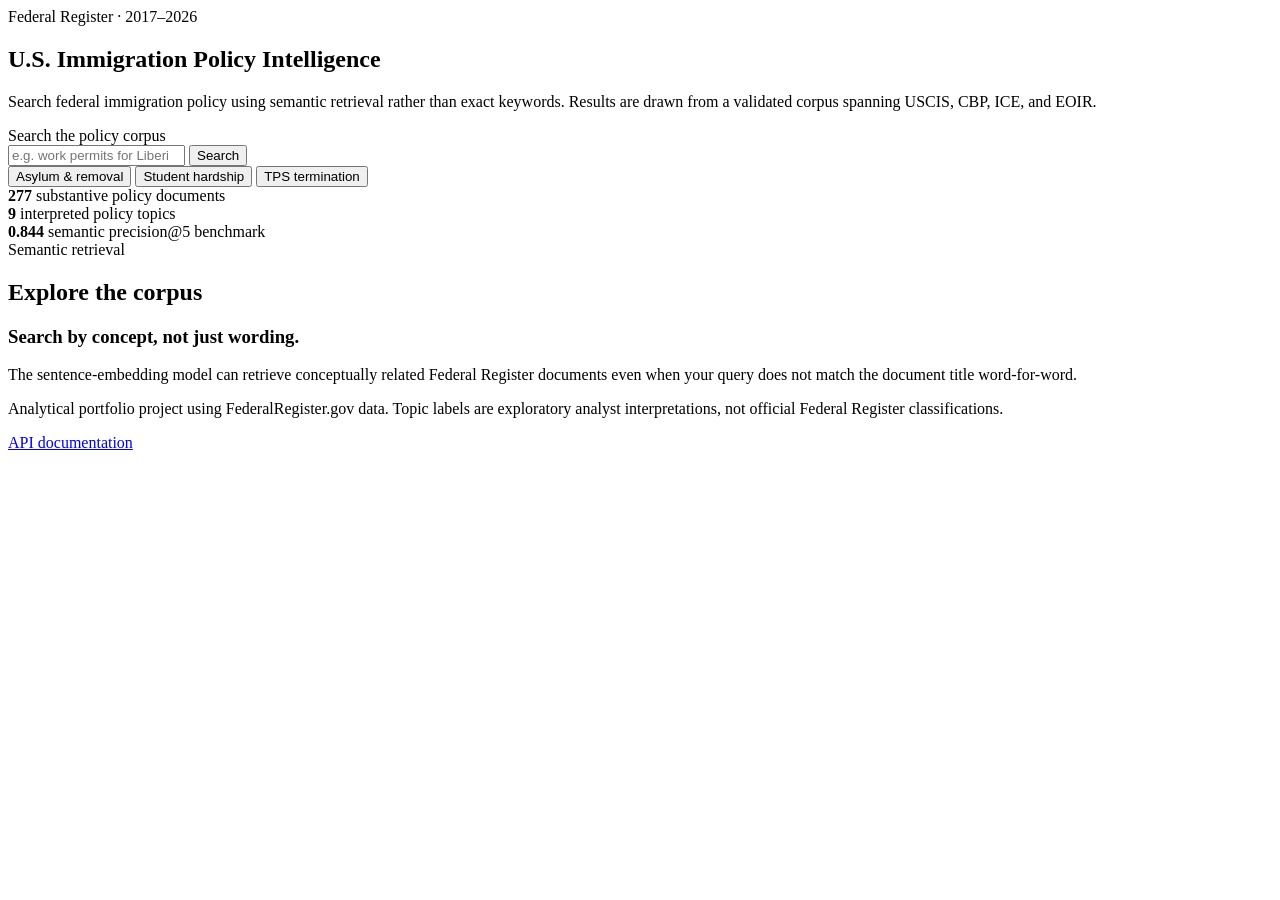
==== web/index.html @ 10e5ebbf "Add policy intelligence web interface" ====
<!doctype html>
<html lang="en">
<head>
  <meta charset="utf-8">
  <meta name="viewport" content="width=device-width, initial-scale=1">
  <title>U.S. Immigration Policy Intelligence</title>
  <meta
    name="description"
    content="Semantic search and longitudinal analysis of U.S. federal immigration rulemaking."
  >
  <link rel="stylesheet" href="/static/styles.css">
</head>
<body>
  <main class="shell">
    <section class="hero">
      <div class="eyebrow">Federal Register · 2017–2026</div>
      <h1>U.S. Immigration Policy Intelligence</h1>
      <p class="lede">
        Search federal immigration policy using semantic retrieval rather than exact
        keywords. Results are drawn from a validated corpus spanning USCIS, CBP, ICE,
        and EOIR.
      </p>

      <form id="search-form" class="search-panel">
        <label for="search-input">Search the policy corpus</label>
        <div class="search-row">
          <input
            id="search-input"
            name="q"
            type="search"
            minlength="2"
            maxlength="500"
            placeholder="e.g. work permits for Liberians protected from deportation"
            autocomplete="off"
            required
          >
          <button type="submit">Search</button>
        </div>
        <div class="examples" aria-label="Example searches">
          <button type="button" data-query="barriers to asylum and withholding of removal">
            Asylum & removal
          </button>
          <button type="button" data-query="student work authorization after severe financial hardship">
            Student hardship
          </button>
          <button type="button" data-query="ending temporary protected status for a designated country">
            TPS termination
          </button>
        </div>
      </form>
    </section>

    <section class="stats" aria-label="Project summary">
      <article>
        <strong id="document-count">277</strong>
        <span>substantive policy documents</span>
      </article>
      <article>
        <strong>9</strong>
        <span>interpreted policy topics</span>
      </article>
      <article>
        <strong>0.844</strong>
        <span>semantic precision@5 benchmark</span>
      </article>
    </section>

    <section class="results-section">
      <div class="results-header">
        <div>
          <div class="eyebrow">Semantic retrieval</div>
          <h2 id="results-title">Explore the corpus</h2>
        </div>
        <div id="status" class="status" aria-live="polite"></div>
      </div>

      <div id="results" class="results">
        <div class="empty-state">
          <h3>Search by concept, not just wording.</h3>
          <p>
            The sentence-embedding model can retrieve conceptually related Federal
            Register documents even when your query does not match the document title
            word-for-word.
          </p>
        </div>
      </div>
    </section>

    <footer>
      <p>
        Analytical portfolio project using FederalRegister.gov data. Topic labels are
        exploratory analyst interpretations, not official Federal Register classifications.
      </p>
      <a href="/docs">API documentation</a>
    </footer>
  </main>

  <script src="/static/app.js" defer></script>
</body>
</html>
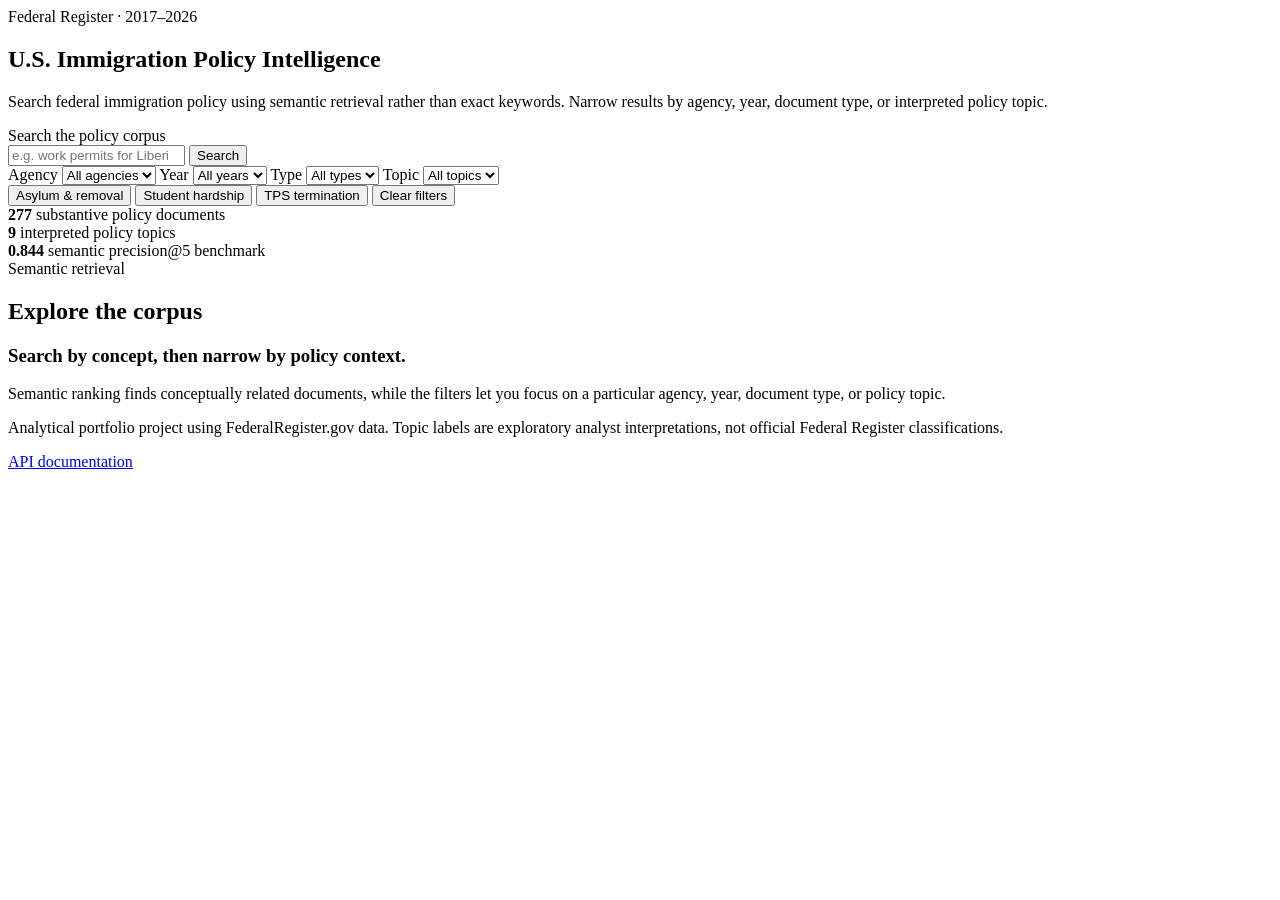
==== commit 1c241200: "Add search filter controls" ====
--- a/web/index.html
+++ b/web/index.html
@@ -17,8 +17,7 @@
       <h1>U.S. Immigration Policy Intelligence</h1>
       <p class="lede">
         Search federal immigration policy using semantic retrieval rather than exact
-        keywords. Results are drawn from a validated corpus spanning USCIS, CBP, ICE,
-        and EOIR.
+        keywords. Narrow results by agency, year, document type, or interpreted policy topic.
       </p>
 
       <form id="search-form" class="search-panel">
@@ -36,6 +35,34 @@
           >
           <button type="submit">Search</button>
         </div>
+
+        <div class="filter-grid">
+          <label>
+            <span>Agency</span>
+            <select id="agency-filter">
+              <option value="">All agencies</option>
+            </select>
+          </label>
+          <label>
+            <span>Year</span>
+            <select id="year-filter">
+              <option value="">All years</option>
+            </select>
+          </label>
+          <label>
+            <span>Type</span>
+            <select id="type-filter">
+              <option value="">All types</option>
+            </select>
+          </label>
+          <label>
+            <span>Topic</span>
+            <select id="topic-filter">
+              <option value="">All topics</option>
+            </select>
+          </label>
+        </div>
+
         <div class="examples" aria-label="Example searches">
           <button type="button" data-query="barriers to asylum and withholding of removal">
             Asylum & removal
@@ -46,6 +73,7 @@
           <button type="button" data-query="ending temporary protected status for a designated country">
             TPS termination
           </button>
+          <button type="button" id="clear-filters">Clear filters</button>
         </div>
       </form>
     </section>
@@ -76,11 +104,10 @@
 
       <div id="results" class="results">
         <div class="empty-state">
-          <h3>Search by concept, not just wording.</h3>
+          <h3>Search by concept, then narrow by policy context.</h3>
           <p>
-            The sentence-embedding model can retrieve conceptually related Federal
-            Register documents even when your query does not match the document title
-            word-for-word.
+            Semantic ranking finds conceptually related documents, while the filters let you
+            focus on a particular agency, year, document type, or policy topic.
           </p>
         </div>
       </div>
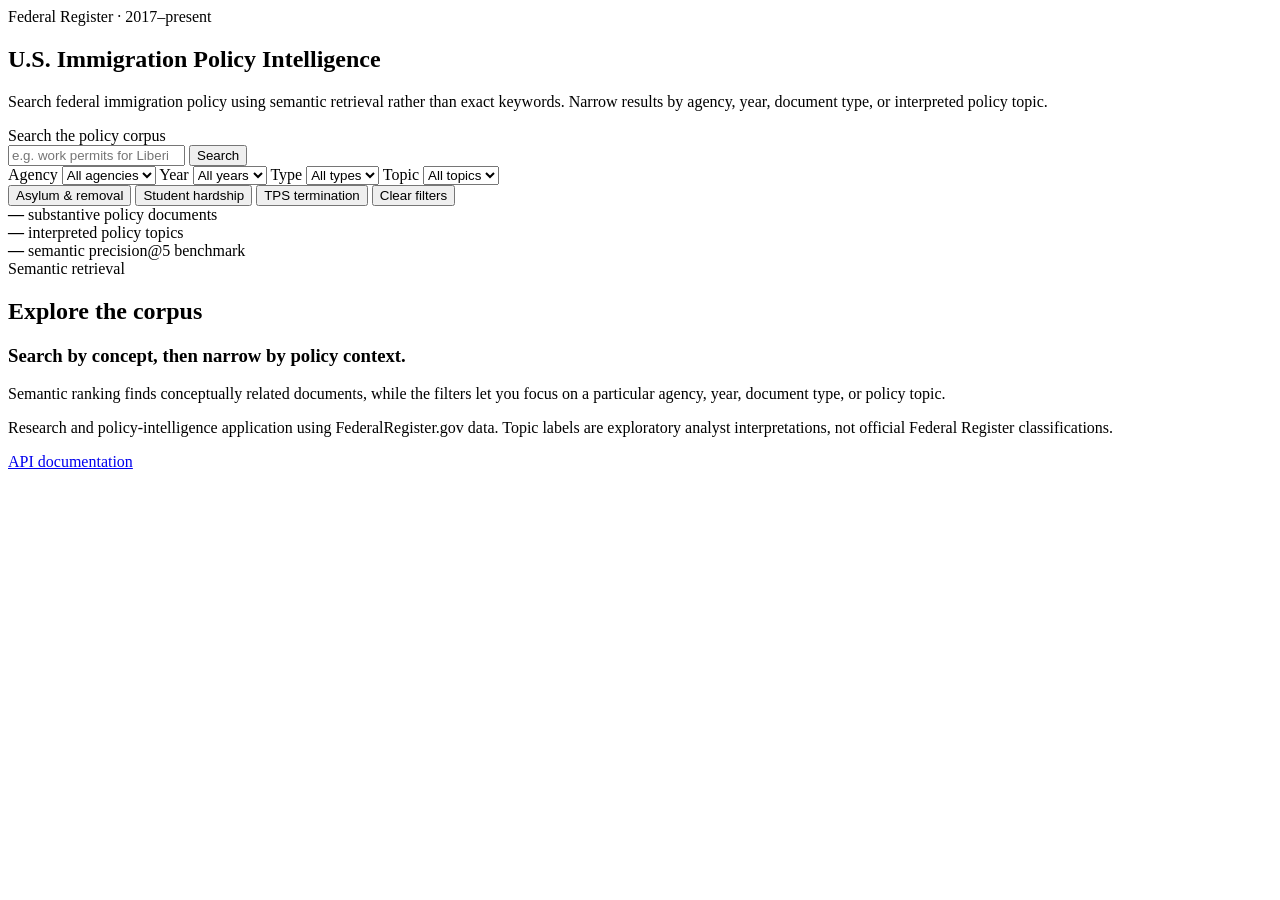
==== commit dc11bdbb: "Make homepage summary metrics dynamic" ====
--- a/web/index.html
+++ b/web/index.html
@@ -13,7 +13,7 @@
 <body>
   <main class="shell">
     <section class="hero">
-      <div class="eyebrow">Federal Register · 2017–2026</div>
+      <div class="eyebrow" id="corpus-range">Federal Register · 2017–present</div>
       <h1>U.S. Immigration Policy Intelligence</h1>
       <p class="lede">
         Search federal immigration policy using semantic retrieval rather than exact
@@ -80,15 +80,15 @@
 
     <section class="stats" aria-label="Project summary">
       <article>
-        <strong id="document-count">277</strong>
+        <strong id="document-count">—</strong>
         <span>substantive policy documents</span>
       </article>
       <article>
-        <strong>9</strong>
+        <strong id="topic-count">—</strong>
         <span>interpreted policy topics</span>
       </article>
       <article>
-        <strong>0.844</strong>
+        <strong id="precision-score">—</strong>
         <span>semantic precision@5 benchmark</span>
       </article>
     </section>
@@ -115,7 +115,7 @@
 
     <footer>
       <p>
-        Analytical portfolio project using FederalRegister.gov data. Topic labels are
+        Research and policy-intelligence application using FederalRegister.gov data. Topic labels are
         exploratory analyst interpretations, not official Federal Register classifications.
       </p>
       <a href="/docs">API documentation</a>
